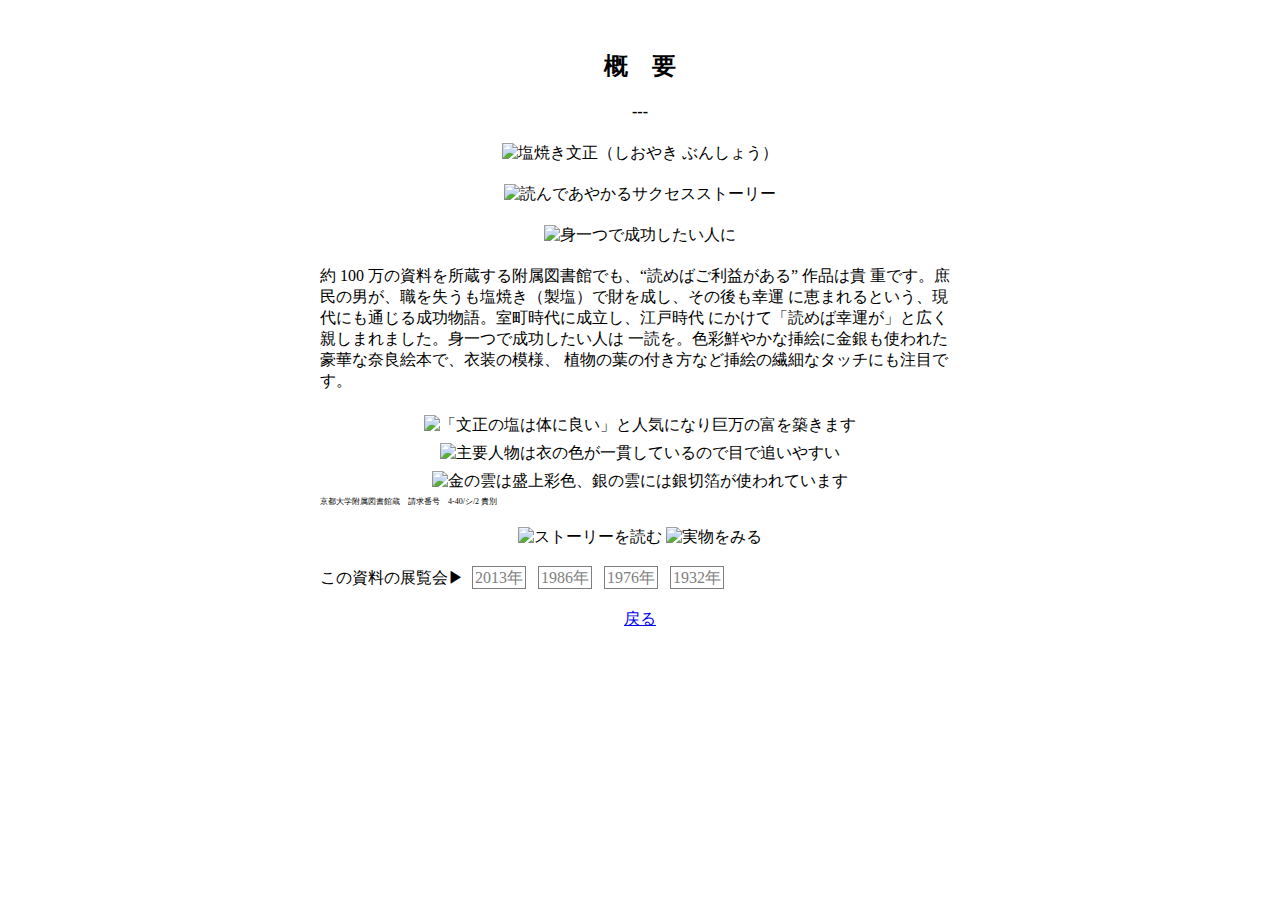
==== panel01.html @ 2f1e10ef "Create panel01.html" ====
<!DOCTYPE html>
<head>
 <meta charset="utf-8">
 <meta http-equiv="X-UA-Compatible" content="IE=edge">
 <meta name="viewport" content="width=device-width, initial-scale=1">
 <title>塩焼き文正（しおやき ぶんしょう）絵物語の貴重資料展</title>
 <link rel="stylesheet" href="./style.css">

</head>
<body>
  <div id="container">
    <div id="p1" class="overview">
      <h2>概　要</h2>
      <h4>---</h4>
			<div class="ovv_title ovv_tcolor_1"><img src="./img/img_title1.PNG" alt="塩焼き文正（しおやき ぶんしょう）"></div>
			<div class="ovv_title"><img src="./img/img_catch1.PNG" alt="読んであやかるサクセスストーリー"></div>
			<div class="ovv_title"><img src="./img/img_main1.PNG" alt="身一つで成功したい人に"></div>
			<div class="ovv_text"><p>約 100 万の資料を所蔵する附属図書館でも、“読めばご利益がある” 作品は貴
重です。庶民の男が、職を失うも塩焼き（製塩）で財を成し、その後も幸運
に恵まれるという、現代にも通じる成功物語。室町時代に成立し、江戸時代
にかけて「読めば幸運が」と広く親しまれました。身一つで成功したい人は
一読を。色彩鮮やかな挿絵に金銀も使われた豪華な奈良絵本で、衣装の模様、
植物の葉の付き方など挿絵の繊細なタッチにも注目です。</p>
			</div>
			<div class="ovv_img">
				<img src="./img/img_sub1-1.PNG" alt="「文正の塩は体に良い」と人気になり巨万の富を築きます">
				<img src="./img/img_sub1-2.PNG" alt="主要人物は衣の色が一貫しているので目で追いやすい">
				<img src="./img/img_sub1-3.PNG" alt="金の雲は盛上彩色、銀の雲には銀切箔が使われています">
			</div>
			<div class="num">
				<p>京都大学附属図書館蔵　請求番号　4‐40/シ/2 貴別</p>
			</div>
			<div class="ovv_btn">
				<img src="./img/img_story.png" alt="ストーリーを読む">
				<img src="./img/img_jitsubutsu.png" alt="実物をみる">
			</div>
			<div class="ovv_lnk">
				この資料の展覧会▶
				<a href="https://www.kulib.kyoto-u.ac.jp/mainlib/">2013年</a>
				<a href="https://www.kulib.kyoto-u.ac.jp/mainlib/">1986年</a>
				<a href="https://www.kulib.kyoto-u.ac.jp/mainlib/">1976年</a>
				<a href="https://www.kulib.kyoto-u.ac.jp/mainlib/">1932年</a>
			</div>
      <a href="index.html">戻る</a>
		</div>
  </div> <!--container end-->
</body>
</html>
---- style.css ----
#container {
	max-width:640px;
	margin:10px auto 20px auto;
	padding:0 20px;
/*
	font-family:"Helvetica .Neue",Arial,"Hiragino .Kaku .Gothic .ProN","Hiragino .Sans","BIZ .UDPGothic",Meiryo,sans-serif;
*/
	font-family: "Times New Roman", "YuMincho", "Hiragino Mincho ProN", "Yu Mincho", "MS PMincho", serif;
	font-feature-settings:"palt";
	box-sizing:border-box margin: 0 auto;
	text-align: center;
	overflow: hidden;
}



.main {
	margin:0 auto;
}

.title {
	margin:0 auto;
}

.title img {
	width: 100%;
}

.flex {
	display: flex;
 	justify-content: space-between;
	text-align: left;
}

.txt-jpn {
	width: 55%;
}

.txt-en {
	width: 40%;
	line-height: 130%;
}
.panel_box{
	margin:0 auto;
	/*
	justify-content: space-between;
	*/
}

.panel_box img{
	width: 32%;
	margin-bottom: 1em;
}

/*
	 概要
*/
.overview {
	margin:40px auto;
	width:100%;
}


.ovv_btn,
.ovv_lnk,
.ovv_title {
	margin:20px auto;
	width:100%;
}

.ovv_text{
	font-size: 2.3vw;
}

.ovv_img{
	margin:20px auto 0 auto;
	width:100%;
}

.overview p {
	text-align:left;
	width:100%;
	margin:0 auto;

}

.ovv_title img {
	width: 100%;
}
/* 概要　タイトル　背景色　１～６ */

.ovv_img img {
	padding: 3.5px;
	width: 60%;
	height: auto;
}

.num{
	font-size: 8px;
}

ovv_btn img{
	padding: 3.5px;
}

.ovv_lnk a{
	color:#7F7F7F;
	text-decoration: none;
	border: 1px solid;
	padding:2px 2px;
	margin:0.25em 0.25em;
}

.ovv_lnk{
	text-align: left;
}

.ovv_lnk a:hover{
	color:#FFFFFF;
	background-color:#7F7F7F;
}

#page_top{
  width: 90px;
  height: 60px;
  position: fixed;
  right: 0;
  bottom: 0;
  opacity: 0.6;
  border: 3px solid #3f98ef;
  border-radius: 15px;
}
#page_top a{
  position: relative;
  display: block;
  width: 90px;
  height: 60px;
  text-decoration: none;
}
#page_top a::before{
  font-family: 'Font Awesome 5 Free';
  font-weight: 900;
  content: '\f062';
  font-size: 25px;
  color: #3f98ef;
  position: absolute;
  width: 25px;
  height: 25px;
  top: -25px;
  bottom: 0;
  right: 0;
  left: 0;
  margin: auto;
  text-align: center;
}
#page_top a::after{
  content: '先頭へ';
  font-size: 13px;
  color: #3f98ef;
  position: absolute;
  top: 38px;
  bottom: 0;
  right: 0;
  left: 0;
  margin: auto;
  text-align: center;
}

@media screen and (min-width: 400px), print{
	.ovv_img img{
		width:30%;
	}
}

@media screen and (min-width: 712px), print{
	.ovv_text{
		font-size: 16px;
	}
}
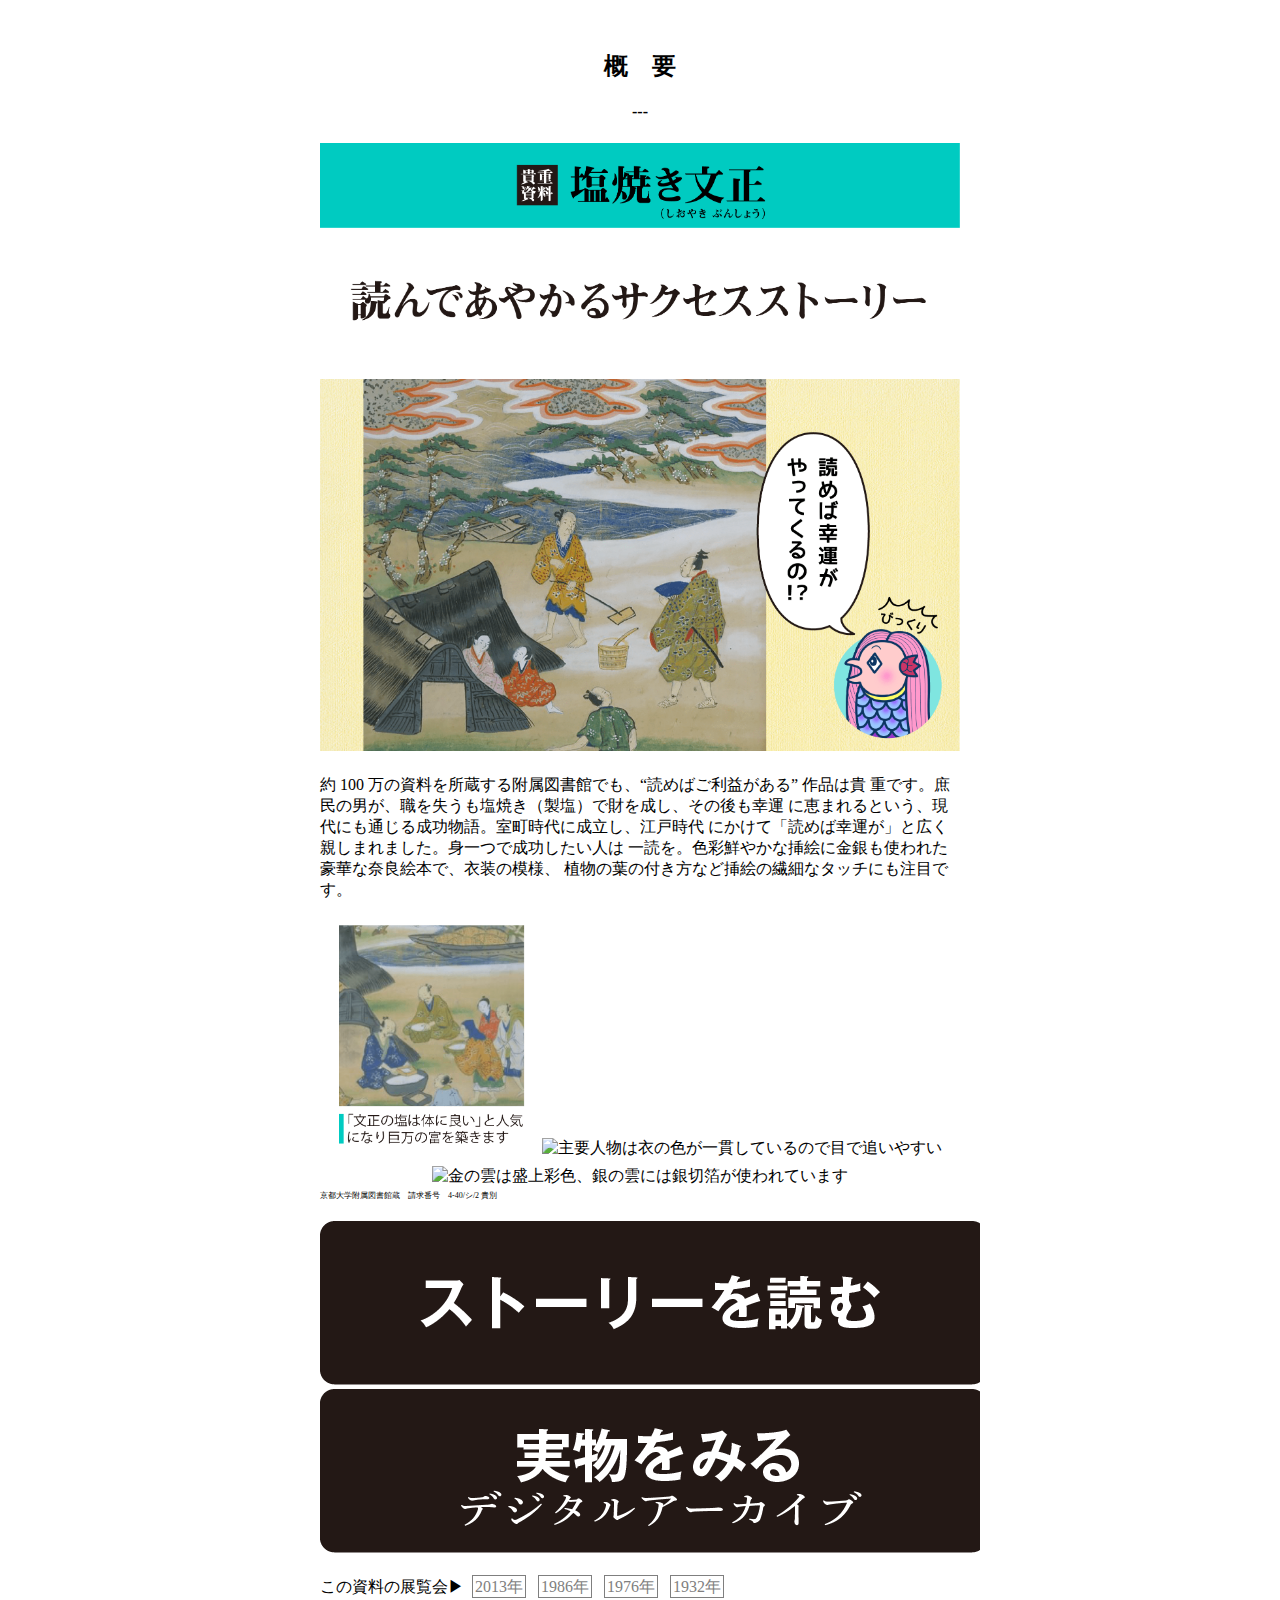
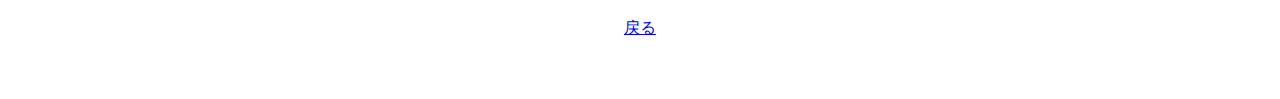
==== commit 9bd2caec: "Update panel01.html" ====
--- a/panel01.html
+++ b/panel01.html
@@ -12,9 +12,9 @@
     <div id="p1" class="overview">
       <h2>概　要</h2>
       <h4>---</h4>
-			<div class="ovv_title ovv_tcolor_1"><img src="./img/img_title1.PNG" alt="塩焼き文正（しおやき ぶんしょう）"></div>
-			<div class="ovv_title"><img src="./img/img_catch1.PNG" alt="読んであやかるサクセスストーリー"></div>
-			<div class="ovv_title"><img src="./img/img_main1.PNG" alt="身一つで成功したい人に"></div>
+			<div class="ovv_title ovv_tcolor_1"><img src="./img/img_title1.png" alt="塩焼き文正（しおやき ぶんしょう）"></div>
+			<div class="ovv_title"><img src="./img/img_catch1.png" alt="読んであやかるサクセスストーリー"></div>
+			<div class="ovv_title"><img src="./img/img_main1.png" alt="身一つで成功したい人に"></div>
 			<div class="ovv_text"><p>約 100 万の資料を所蔵する附属図書館でも、“読めばご利益がある” 作品は貴
 重です。庶民の男が、職を失うも塩焼き（製塩）で財を成し、その後も幸運
 に恵まれるという、現代にも通じる成功物語。室町時代に成立し、江戸時代
@@ -23,9 +23,9 @@
 植物の葉の付き方など挿絵の繊細なタッチにも注目です。</p>
 			</div>
 			<div class="ovv_img">
-				<img src="./img/img_sub1-1.PNG" alt="「文正の塩は体に良い」と人気になり巨万の富を築きます">
-				<img src="./img/img_sub1-2.PNG" alt="主要人物は衣の色が一貫しているので目で追いやすい">
-				<img src="./img/img_sub1-3.PNG" alt="金の雲は盛上彩色、銀の雲には銀切箔が使われています">
+				<img src="./img/img_sub1-1.png" alt="「文正の塩は体に良い」と人気になり巨万の富を築きます">
+				<img src="./img/img_sub1-2.png" alt="主要人物は衣の色が一貫しているので目で追いやすい">
+				<img src="./img/img_sub1-3.png" alt="金の雲は盛上彩色、銀の雲には銀切箔が使われています">
 			</div>
 			<div class="num">
 				<p>京都大学附属図書館蔵　請求番号　4‐40/シ/2 貴別</p>
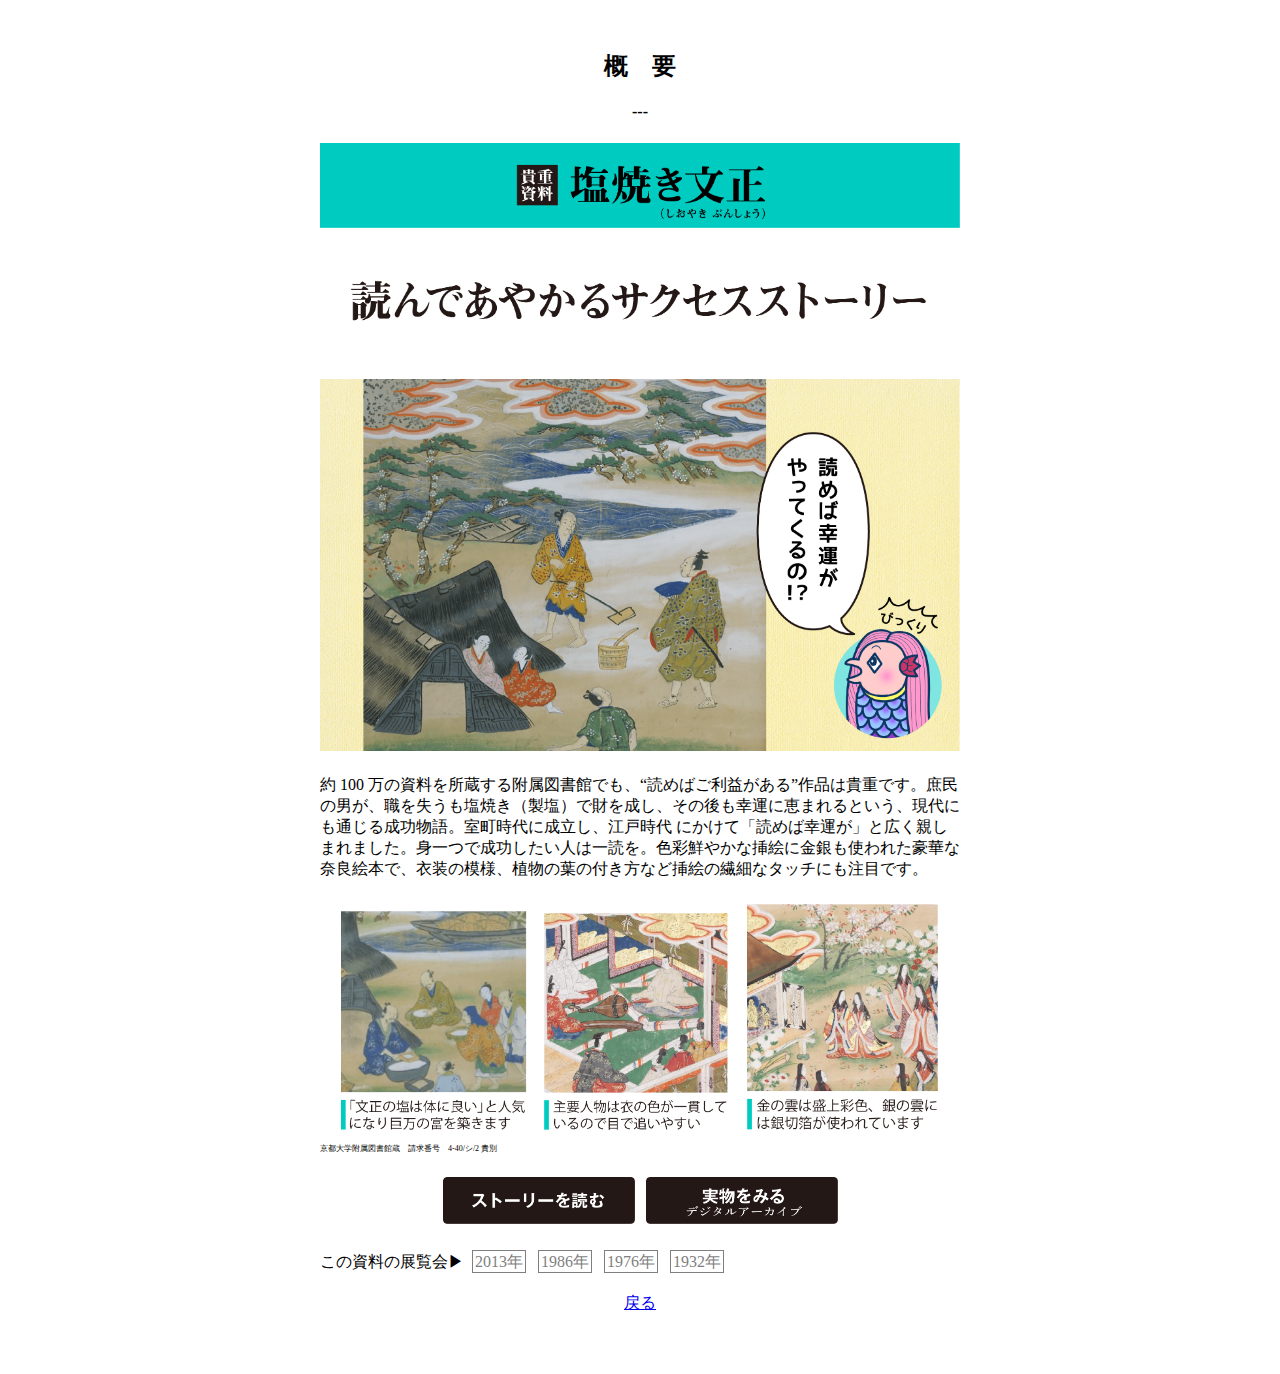
==== commit 8bd8ad71: "Update panel01.html" ====
--- a/panel01.html
+++ b/panel01.html
@@ -15,12 +15,8 @@
 			<div class="ovv_title ovv_tcolor_1"><img src="./img/img_title1.png" alt="塩焼き文正（しおやき ぶんしょう）"></div>
 			<div class="ovv_title"><img src="./img/img_catch1.png" alt="読んであやかるサクセスストーリー"></div>
 			<div class="ovv_title"><img src="./img/img_main1.png" alt="身一つで成功したい人に"></div>
-			<div class="ovv_text"><p>約 100 万の資料を所蔵する附属図書館でも、“読めばご利益がある” 作品は貴
-重です。庶民の男が、職を失うも塩焼き（製塩）で財を成し、その後も幸運
-に恵まれるという、現代にも通じる成功物語。室町時代に成立し、江戸時代
-にかけて「読めば幸運が」と広く親しまれました。身一つで成功したい人は
-一読を。色彩鮮やかな挿絵に金銀も使われた豪華な奈良絵本で、衣装の模様、
-植物の葉の付き方など挿絵の繊細なタッチにも注目です。</p>
+			<div class="ovv_text"><p>約 100 万の資料を所蔵する附属図書館でも、“読めばご利益がある”作品は貴重です。庶民の男が、職を失うも塩焼き（製塩）で財を成し、その後も幸運に恵まれるという、現代にも通じる成功物語。室町時代に成立し、江戸時代
+にかけて「読めば幸運が」と広く親しまれました。身一つで成功したい人は一読を。色彩鮮やかな挿絵に金銀も使われた豪華な奈良絵本で、衣装の模様、植物の葉の付き方など挿絵の繊細なタッチにも注目です。</p>
 			</div>
 			<div class="ovv_img">
 				<img src="./img/img_sub1-1.png" alt="「文正の塩は体に良い」と人気になり巨万の富を築きます">
--- a/style.css
+++ b/style.css
@@ -69,7 +69,7 @@
 }
 
 .ovv_text{
-	font-size: 2.3vw;
+	font-size: 3.0vw;
 }
 
 .ovv_img{
@@ -99,8 +99,10 @@
 	font-size: 8px;
 }
 
-ovv_btn img{
+.ovv_btn img{
 	padding: 3.5px;
+	width: 30%;
+	height: auto;
 }
 
 .ovv_lnk a{
@@ -170,6 +172,10 @@
 	.ovv_img img{
 		width:30%;
 	}
+	
+	.ovv_text{
+		font-size:2.3vw;
+	}
 }
 
 @media screen and (min-width: 712px), print{
